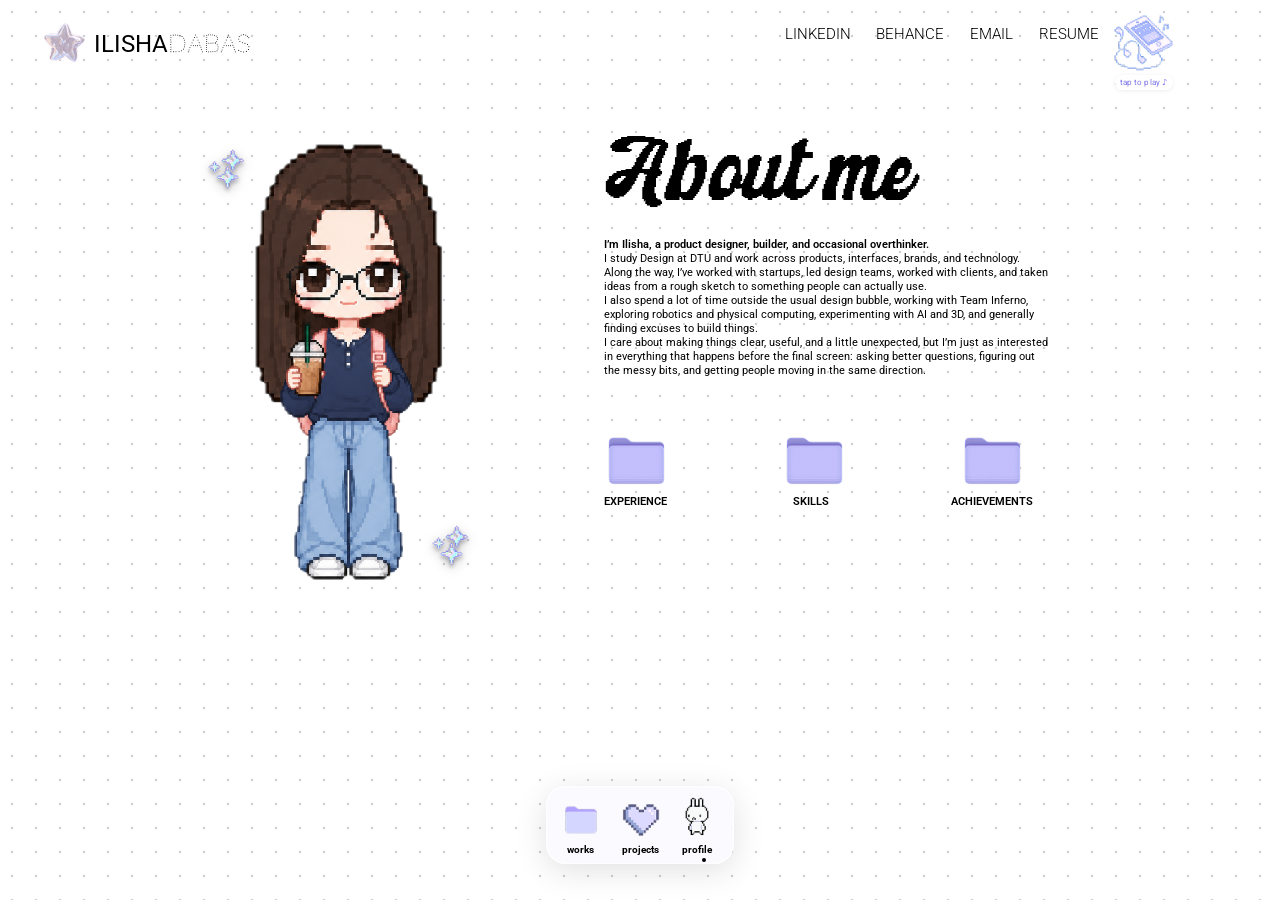
==== profile.html @ 21c1841f "Portfolio site" ====
<!doctype html>
<html lang="en">
<head>
  <meta charset="utf-8">
  <meta name="viewport" content="width=device-width, initial-scale=1">
  <title>Profile — Ilisha Dabas</title>
  <link rel="icon" href="assets/img/logo-star.png">
  <link rel="preconnect" href="https://fonts.googleapis.com">
  <link rel="preconnect" href="https://fonts.gstatic.com" crossorigin>
  <link href="https://fonts.googleapis.com/css2?family=Codystar&family=DM+Sans:opsz,wght@9..40,400;9..40,500;9..40,600;9..40,700&family=Pixelify+Sans&family=Roboto:wght@300;400;500;600;700&display=swap" rel="stylesheet">
  <link rel="stylesheet" href="css/style.css">
</head>
<body data-page="profile">

  <!-- Figma frame "Profile" (1680 × 972) -->
  <main class="frame profile">
    <header data-site-header></header>

    <img class="abs sparkle profile__sparkle-a" src="assets/img/sparkle.png" alt="">
    <img class="abs profile__chibi" src="assets/img/chibi-profile.png" alt="Pixel-art Ilisha holding an iced coffee" width="262" height="587">
    <img class="abs sparkle profile__sparkle-b" src="assets/img/sparkle.png" alt="">

    <h1 class="abs profile__title">About me</h1>
    <div class="abs profile__bio">
      <p>I’m Ilisha, a product designer, builder, and occasional overthinker.</p>
      <p>I study Design at DTU and work across products, interfaces, brands, and technology. Along the way, I’ve worked with startups, led design teams, worked with clients, and taken ideas from a rough sketch to something people can actually use.</p>
      <p>I also spend a lot of time outside the usual design bubble, working with Team Inferno, exploring robotics and physical computing, experimenting with AI and 3D, and generally finding excuses to build things.</p>
      <p>I care about making things clear, useful, and a little unexpected, but I’m just as interested in everything that happens before the final screen: asking better questions, figuring out the messy bits, and getting people moving in the same direction.</p>
    </div>

    <!-- each folder opens the popup with the matching id -->
    <div class="profile__folders">
      <button class="abs folder folder--experience" data-open="experience"><img src="assets/img/no-file.png" alt=""><span>EXPERIENCE</span></button>
      <button class="abs folder folder--skills" data-open="skills"><img src="assets/img/no-file.png" alt=""><span>SKILLS</span></button>
      <button class="abs folder folder--achievements" data-open="achievements"><img src="assets/img/no-file.png" alt=""><span>ACHIEVEMENTS</span></button>
    </div>
  </main>

  <!-- ================= EXPERIENCE ================= -->
  <dialog class="window" id="experience" aria-label="Experience">
    <div class="window__bar">
      <div class="window__dots"><button class="window__close" aria-label="Close"></button><span></span><span></span></div>
      <div class="window__title">Experience</div>
    </div>
    <div class="window__body">
      <img class="window__art" src="assets/img/pop-experience.png" alt="Pixel-art desk scene" width="424" height="424">
      <div class="exp">
        <h3>Founder &amp; Product Designer, NaviBites</h3>
        <ul>
          <li>Designed an AI-powered food discovery app end-to-end, translating user research and feedback into onboarding, personalised recommendations, and community-driven discovery experiences.</li>
          <li>Built a scalable Figma design system with reusable components, interaction states, and design tokens to support consistent developer handoff.</li>
        </ul>
        <h3>Head Designer, Dolu</h3>
        <ul>
          <li>Led product design across 30+ screens spanning the app, website, and WhatsApp ordering flow for recurring milk subscriptions, delivery management, and wallet payments.</li>
          <li>Researched users across 3 age groups to simplify ordering through conversational interactions, voice navigation, and reduced task complexity.</li>
        </ul>
        <h3>Design &amp; Research Lead (Team Manager), Team Inferno - DTU Mars Rover Team</h3>
        <ul>
          <li>Led design and research within a 40+ member multidisciplinary team spanning mechanical, electrical, software, and management; designed an operator-monitoring portal integrating 4 live camera feeds.</li>
          <li>Earned 1st place in Project Implementation &amp; Management at IRC 2025 and the highest Business &amp; Partnership Plan score at IRC 2026; ranked 19th worldwide and qualified for ERC Remote 2025.</li>
        </ul>
        <h3>Visual Identity &amp; Website UI/UX Designer, SEVA FIRST (Delhi-NCR Ministry)</h3>
        <ul>
          <li>Designed the complete visual identity and competition website, including the logo, 20+ website pages, promotional flyer, and event backdrop for a competition attracting 9,000+ registrations.</li>
          <li>Contributed to competition planning through budgeting, task structuring, and evaluation-criteria development.</li>
        </ul>
        <h3>Design Intern, Agnirva (ISRO Initiation)</h3>
        <ul>
          <li>Shaped Space Education for Bharat, a space-education product for Class 8–12 learners, across 6 deliverables: requirements, research, quality criteria, product spec, communications and localization.</li>
          <li>Landed on source-backed learning modules, teacher quick-use guides, bilingual support and low-bandwidth formats for rural and regional-language schools.</li>
        </ul>
        <h3>Brand Identity &amp; Digital Design Intern, Technical Craftsmen (Saudi Arabia)</h3>
        <ul>
          <li>Developed 2 complete brand identities, including logos, typography, colour systems, and brand guidelines, applied across websites and digital assets.</li>
          <li>Created cohesive visual systems for international clients across branding and digital touchpoints.</li>
        </ul>
        <h3>Lead Product Designer, Panha NGO | Freelance UX Designer</h3>
        <ul>
          <li>Led end-to-end digital product design from concept to developer handoff, translating user and business needs into intuitive product experiences.</li>
          <li>Delivered UI/UX and branding projects for 10+ startup and international clients across websites, digital products, and visual identities.</li>
        </ul>
        <h3>Council Member, Institution’s Innovation Council (IIC), DTU</h3>
        <ul>
          <li>Collaborated with DTU’s R&amp;D Department and Incubation Cell on innovation, entrepreneurship, and startup ecosystem initiatives.</li>
        </ul>
      </div>
    </div>
  </dialog>

  <!-- ================= SKILLS ================= -->
  <dialog class="window" id="skills" aria-label="Skills">
    <div class="window__bar">
      <div class="window__dots"><button class="window__close" aria-label="Close"></button><span></span><span></span></div>
      <div class="window__title">Skills</div>
    </div>
    <div class="window__body">
      <img class="window__art" src="assets/img/pop-skills-crop.png" alt="Pixel-art designer at her desk" width="469" height="350">
      <dl class="skills">
        <dt>Product &amp; UX Design:</dt>
        <dd>Product Design, UI/UX Design, User Research, Interaction Design, Information Architecture, Wireframing, Prototyping, Usability Testing, Design Systems</dd>
        <dt>Visual &amp; Brand Design:</dt>
        <dd>Visual Identity, Branding, Typography, Layout Design, Digital Design, Motion Graphics, Marketing Collateral</dd>
        <dt>AI &amp; Product Development Tools:</dt>
        <dd>ChatGPT, Claude, Google Gemini, Lovable, Google Stitch, Cursor, Figma AI; AI-Assisted Design, Rapid Prototyping, AI-Powered Workflows</dd>
        <dt>Design &amp; Engineering Tools:</dt>
        <dd>Figma, Framer, Adobe Illustrator, Photoshop, After Effects, Premiere Pro, DaVinci Resolve, Blender, Fusion 360, SolidWorks</dd>
        <dt>Manufacturing &amp; Fabrication:</dt>
        <dd>Welding, Spot Welding, Soldering, Grinding, Lathe Operations, Laser Cutting, CNC Machine Operation, 3D Printing, Mechanical Fabrication</dd>
        <dt>Technical Skills:</dt>
        <dd>HTML/CSS, CAD Modelling, 3D Modelling, Simulation, Developer Handoff</dd>
        <dt>Leadership &amp; Strategy:</dt>
        <dd>Design Leadership, Cross-functional Collaboration, Product Strategy, Project Management, Startup Operations</dd>
      </dl>
    </div>
  </dialog>

  <!-- ================= ACHIEVEMENTS ================= -->
  <dialog class="window" id="achievements" aria-label="Achievements">
    <div class="window__bar">
      <div class="window__dots"><button class="window__close" aria-label="Close"></button><span></span><span></span></div>
      <div class="window__title">Achievements</div>
    </div>
    <div class="window__body">
      <img class="window__art" src="assets/img/pop-achievements-crop.png" alt="Pixel-art Ilisha with a trophy and medal" width="395" height="736" style="max-width:300px">
      <div class="awards">
        <article class="award">
          <span class="award__num">01</span>
          <h3>ISDC 2025</h3>
          <p>World Rank 7 · Team Inferno, DTU</p>
          <small>(International Space Drone Challenge)</small>
        </article>
        <article class="award">
          <span class="award__num">02</span>
          <h3>IRC 2025</h3>
          <p>World Rank 12 · 1st Place, Project Implementation &amp; Management</p>
          <small>(International Rover Challenge)</small>
        </article>
        <article class="award">
          <span class="award__num">03</span>
          <h3>IRC 2026</h3>
          <p>World Rank 19 · Highest Score in Business &amp; Partnership Plan</p>
          <small>(International Rover Challenge)</small>
        </article>
        <article class="award">
          <span class="award__num">04</span>
          <h3>ERC Remote 2025</h3>
          <p>Among the few Indian teams to qualify</p>
          <small>(European Rover Challenge)</small>
        </article>
        <article class="award award--wide">
          <span class="award__num">05</span>
          <h3>SEVA FIRST</h3>
          <p>Designed the visual identity and competition website for an event with 9,000+ registrations, under Delhi NCR Ministry</p>
          <small>(<a href="https://sewafirstryic.dtu.ac.in/" target="_blank" rel="noopener">Official Website with mention</a>)</small>
        </article>
      </div>
    </div>
  </dialog>

  <nav data-dock></nav>
  <script src="js/site.js"></script>
  <script src="js/music.js"></script>
</body>
</html>
---- css/style.css ----
/* =========================================================
   ILISHA DABAS — PORTFOLIO
   ---------------------------------------------------------
   How layout works:
   Every page is built at the exact size of its Figma frame
   (1680px wide) with elements at their Figma x/y positions.
   js/site.js scales the whole frame to the browser width
   (variable --s), so placement always matches Figma.
   Below 760px wide, pages switch to a stacked phone layout.

   To nudge something: change its left/top in px — the same
   numbers you see in Figma.
   ========================================================= */

@font-face {
  font-family: "Pixelitta";
  src: url("../assets/fonts/Pixelitta.woff2") format("woff2"),
       url("../assets/fonts/Pixelitta.ttf") format("truetype");
  font-display: swap;
}

:root {
  --s: 1;                    /* frame scale, set by js/site.js */
  --ink: #000;
  --grey: #666;
  --muted: #c2c1c5;
  --blue: #0068d3;
  --card: #fbfaff;
  --paper: #f9f9f7;
  --dot: #cfcfd6;
  --font-body: "Roboto", system-ui, -apple-system, sans-serif;
  --font-dm: "DM Sans", "Roboto", sans-serif;
  --font-display: "Codystar", "Roboto", sans-serif;
  --font-pixel: "Pixelitta", "Pixelify Sans", monospace;
}

*, *::before, *::after { box-sizing: border-box; }
html { scroll-behavior: smooth; overflow-x: clip; }
body {
  margin: 0;
  font-family: var(--font-body);
  color: var(--ink);
  background: #fff radial-gradient(var(--dot) 1.4px, transparent 1.6px) 0 0 / 24px 24px;
  -webkit-font-smoothing: antialiased;
  overflow-x: hidden;
  animation: page-in 0.5s ease both;
}
body.is-leaving { opacity: 0; transition: opacity 0.25s ease; }
img { display: block; max-width: 100%; }
a { color: inherit; text-decoration: none; }
button { font: inherit; color: inherit; }
p { margin: 0; }

.visually-hidden { position: absolute !important; width: 1px; height: 1px; overflow: hidden; clip: rect(0 0 0 0); white-space: nowrap; }
.img-missing {
  display: grid; place-items: center; padding: 8px;
  border: 1.5px dashed #b9b4f0; border-radius: 12px;
  background: rgba(143, 135, 241, 0.08); color: #6c64d8;
  font: 500 11px/1.3 var(--font-body); word-break: break-all; text-align: center;
}

/* ---------------------------------------------------------
   FRAME — a Figma frame, scaled to the screen
   --------------------------------------------------------- */
.frame {
  position: relative;
  width: 1680px;
  height: var(--fh);
  margin: 0 auto;
  zoom: var(--s);
}
.abs { position: absolute; }

/* ---------------------------------------------------------
   HEADER (Figma: star 58,29 · name 123,38 · links y33 · music 1452,9)
   --------------------------------------------------------- */
.site-header { position: absolute; left: 0; top: 0; width: 1680px; height: 110px; z-index: 30; }
.brand { position: absolute; left: 58px; top: 29px; display: flex; align-items: center; }
.brand__logo { width: 55px; height: 55px; object-fit: cover; object-position: bottom; transition: transform 0.6s cubic-bezier(.34, 1.56, .64, 1); }
.brand:hover .brand__logo { transform: rotate(72deg) scale(1.08); }
.brand__name { position: absolute; left: 65px; top: 9px; font-size: 32px; line-height: normal; white-space: nowrap; }
.brand__name b { font-weight: 400; }
.brand__name span { font-family: var(--font-display); }
.site-nav a {
  position: absolute; top: 33px;
  font-size: 20px; font-weight: 300; line-height: normal; white-space: nowrap;
}
.site-nav a::after {
  content: ""; position: absolute; left: 0; right: 0; bottom: -2px; height: 1.5px;
  background: currentColor; transform: scaleX(0); transform-origin: right; transition: transform 0.3s ease;
}
.site-nav a:hover::after { transform: scaleX(1); transform-origin: left; }
.site-nav a:nth-child(1) { left: 1030px; }
.site-nav a:nth-child(2) { left: 1150px; }
.site-nav a:nth-child(3) { left: 1273px; }
.site-nav a:nth-child(4) { left: 1364px; }
.menu-toggle { display: none; }

/* music toggle = the music-player doodle (Figma 1452,9 · 98×94) */
.music {
  position: absolute; left: 1452px; top: 9px; width: 98px; height: 94px;
  padding: 0; border: 0; background: none; cursor: pointer;
}
.music img { width: 98px; height: 94px; object-fit: cover; transition: transform 0.3s ease; }
.music:hover img { transform: scale(1.06) rotate(-4deg); }
.music.is-playing img { animation: groove 0.9s ease-in-out infinite; }
.music__notes { position: absolute; inset: 0; pointer-events: none; }
.music__notes span {
  position: absolute; left: 60%; top: 10%; opacity: 0;
  font-size: 18px; color: #7b72e8;
}
.music.is-playing .music__notes span { animation: note 2.4s ease-out infinite; }
.music.is-playing .music__notes span:nth-child(2) { left: 25%; animation-delay: 0.8s; }
.music.is-playing .music__notes span:nth-child(3) { left: 80%; animation-delay: 1.6s; }
.music__hint {
  position: absolute; right: 100%; top: 50%; margin-right: 6px; transform: translateY(-50%);
  font-size: 12px; font-weight: 300; color: var(--grey); white-space: nowrap;
  opacity: 0; transition: opacity 0.2s ease; pointer-events: none;
}
.music:hover .music__hint { opacity: 1; }
@keyframes groove { 0%, 100% { transform: rotate(-5deg); } 50% { transform: rotate(5deg) translateY(-3px); } }
@keyframes note { 0% { opacity: 0; transform: translate(0, 10px); } 20% { opacity: 1; } 100% { opacity: 0; transform: translate(-14px, -40px) rotate(-20deg); } }

/* case-study header: only star + music (as in Figma) */
.site-header--minimal .brand__name,
.site-header--minimal .site-nav { display: none; }

/* ---------------------------------------------------------
   DOCK (Figma "Window/Pop-Up Button" 235×97, centred, 59px from bottom)
   --------------------------------------------------------- */
.dock {
  position: fixed; left: 50%; bottom: calc(59px * var(--s)); z-index: 50;
  width: 235px; height: 97px;
  transform: translateX(-50%); zoom: max(var(--s), 0.8);
  border-radius: 25px;
  background: rgba(251, 250, 255, 0.82);
  border: 1px solid rgba(255, 255, 255, 0.85);
  backdrop-filter: blur(18px) saturate(1.4); -webkit-backdrop-filter: blur(18px) saturate(1.4);
  box-shadow: 0 8px 40px rgba(0, 0, 0, 0.12);
}
.dock__item { position: absolute; top: 0; height: 97px; display: block; font-size: 13px; font-weight: 700; }
.dock__item img { position: absolute; transition: transform 0.35s cubic-bezier(.34, 1.56, .64, 1); }
.dock__item span { position: absolute; top: 69px; white-space: nowrap; }
.dock__item:hover img, .dock__item:focus-visible img { transform: translateY(-8px) scale(1.15); }
.dock__item[aria-current]::after {
  content: ""; position: absolute; top: 88px; left: 50%; width: 5px; height: 5px; margin-left: -2.5px;
  border-radius: 50%; background: var(--ink);
}
.dock__item--works    { left: 0;    width: 78px; }
.dock__item--works img { left: 18px; top: 16px; width: 50px; height: 50px; }
.dock__item--works span { left: 25px; }
.dock__item--projects { left: 78px; width: 79px; }
.dock__item--projects img { left: 11px; top: 12px; width: 57px; height: 57px; }
.dock__item--projects span { left: 16px; }
.dock__item--profile  { left: 157px; width: 78px; }
.dock__item--profile img { left: 0; top: 7px; width: 61px; height: 62px; }
.dock__item--profile span { left: 12px; }

/* ---------------------------------------------------------
   LANDING (Figma frame "landing" 1680×972)
   --------------------------------------------------------- */
.landing { --fh: 972px; }
.landing__player { left: 657px; top: 68px; width: 548px; transform-style: preserve-3d; transition: transform 0.2s ease-out; }
.landing__player img { width: 548px; height: 725px; animation: float 6s ease-in-out infinite; }
.landing__eyebrow { left: 191px; top: 318px; font-size: 20px; font-weight: 300; }
.landing__title { left: 186px; top: 336px; margin: 0; font-size: 96px; font-weight: 400; line-height: normal; white-space: nowrap; }
.landing__role { left: 191px; top: 456px; font-size: 20px; font-weight: 300; }
.landing__word { left: 1153px; top: 341px; font-family: var(--font-pixel); font-size: 105px; line-height: normal; white-space: nowrap; z-index: 2; }
.landing__word span { display: inline-block; transition: transform 0.25s cubic-bezier(.34, 1.56, .64, 1); }
.landing__word span:hover { transform: translateY(-14px) rotate(-6deg); }
.landing__note { left: 1153px; top: 456px; font-size: 15px; font-weight: 300; white-space: nowrap; }

/* ---------------------------------------------------------
   WORKS (Figma frame "Work": cards at x200 / 851, rows every 481px)
   --------------------------------------------------------- */
.works { --fh: 2190px; }
.work-grid {
  position: absolute; left: 200px; top: 139px; width: 1280px;
  display: grid; grid-template-columns: 629px 629px; gap: 18px 22px;
}
.card {
  position: relative; display: block; width: 629px; height: 463px;
  background: var(--card); border-radius: 20px;
  box-shadow: 0 6px 24px rgba(40, 30, 90, 0.08), 0 1px 3px rgba(0, 0, 0, 0.06);
  transition: transform 0.35s cubic-bezier(.2, .8, .2, 1), box-shadow 0.35s ease;
}
.card:hover { transform: translateY(-6px) rotate(-0.4deg); box-shadow: 0 18px 40px rgba(40, 30, 90, 0.16); }
.card__media { position: absolute; left: 11px; top: 12px; width: 607px; height: 344px; border-radius: 10px; overflow: hidden; background: #eceaf6; }
.card__media img { width: 100%; height: 100%; object-fit: cover; transition: transform 0.6s cubic-bezier(.2, .8, .2, 1); }
.card:hover .card__media img { transform: scale(1.05); }
.card__badge { position: absolute; left: 19px; top: 367px; width: 23px; height: 23px; object-fit: cover; object-position: bottom; }
.card__badge--wide { width: 57px; height: 26px; top: 346px; left: 24px; object-fit: contain; }
.card__title { position: absolute; left: 19px; top: 392px; margin: 0; font-family: var(--font-pixel); font-size: 48px; font-weight: 400; line-height: normal; white-space: nowrap; }
.card__arrow { display: inline-block; margin-left: 10px; font: 300 24px var(--font-body); opacity: 0; transform: translateX(-8px); transition: 0.3s ease; }
.card:hover .card__arrow { opacity: 1; transform: none; }
.card .tag { position: absolute; right: 11px; top: 370px; }

.tag {
  --dot-color: #9b93f4;
  display: inline-flex; align-items: center; gap: 5px;
  height: 26px; padding: 0 10px 0 8px;
  border: 1px solid #dfdee3; border-radius: 20px;
  font-size: 15px; font-weight: 300; white-space: nowrap;
}
.tag::before { content: ""; width: 10px; height: 10px; border-radius: 50%; background: var(--dot-color); }
.tag--plain::before { display: none; }
.tags { display: flex; flex-wrap: wrap; gap: 5px; }

/* ---------------------------------------------------------
   PROFILE (Figma frame "Profile" 1680×972)
   --------------------------------------------------------- */
.profile { --fh: 972px; }
.profile__chibi { left: 328px; top: 178px; width: 262px; height: 587px; object-fit: cover; animation: float 5s ease-in-out infinite; }
.sparkle { width: 93px; height: 93px; filter: drop-shadow(0 4px 7px rgba(0, 0, 0, 0.25)); animation: twinkle 2.8s ease-in-out infinite; }
.profile__sparkle-a { left: 250px; top: 178px; }
.profile__sparkle-b { left: 544px; top: 672px; animation-delay: 1.3s; }
.profile__title { left: 782px; top: 178px; margin: 0; font-family: var(--font-pixel); font-size: 105px; font-weight: 400; line-height: normal; white-space: nowrap; }
.profile__bio { left: 793px; top: 311px; width: 585px; font-size: 15px; line-height: normal; }
.profile__bio p:first-child { font-weight: 600; }
.folder { padding: 0; border: 0; background: none; cursor: pointer; }
.folder img { width: 114px; height: 100px; object-fit: cover; object-position: bottom; transition: transform 0.35s cubic-bezier(.34, 1.56, .64, 1); }
.folder:hover img, .folder:focus-visible img { transform: translateY(-8px) rotate(-4deg) scale(1.06); }
.folder span { position: absolute; top: 100px; font-size: 15px; font-weight: 600; line-height: normal; white-space: nowrap; }
.folder--experience { left: 778px; top: 549px; }
.folder--experience span { left: 15px; }
.folder--skills { left: 1012px; top: 549px; }
.folder--skills span { left: 53px; transform: translateX(-50%); }
.folder--achievements { left: 1246px; top: 549px; }
.folder--achievements span { left: 56px; transform: translateX(-50%); }
@keyframes twinkle { 50% { transform: scale(0.9) rotate(8deg); } }

/* ---------------------------------------------------------
   PROJECTS (Figma frame "Projects" 1680×4716)
   Tile positions come from js/projects-data.js
   --------------------------------------------------------- */
.projects { --fh: 4716px; }
.projects__title { left: 203px; top: 121px; margin: 0; font-family: var(--font-pixel); font-size: 48px; font-weight: 400; line-height: normal; white-space: nowrap; }
.projects__intro { left: 208px; top: 188px; font-family: var(--font-dm); font-size: 18px; white-space: nowrap; }

.tile {
  position: absolute; display: block; padding: 0; border: 0; cursor: pointer; text-align: left;
  border-radius: 10px; overflow: hidden; background: #fff;
  box-shadow: 0 6px 22px rgba(0, 0, 0, 0.12), 0 0 0 0.5px rgba(0, 0, 0, 0.12);
  transition: transform 0.3s cubic-bezier(.2, .8, .2, 1), box-shadow 0.3s ease;
}
.tile:hover { transform: translateY(-5px) rotate(-0.5deg); box-shadow: 0 16px 36px rgba(0, 0, 0, 0.18); z-index: 2; }
.tile__bar {
  position: relative; display: flex; align-items: center; justify-content: center;
  height: 26px; background: #fff; border-bottom: 1px solid #eee;
  font: 600 11px/1 var(--font-dm);
}
.tile__bar::before {
  content: ""; position: absolute; left: 10px; width: 8px; height: 8px; border-radius: 50%;
  background: #ff5f57; box-shadow: 13px 0 #febc2e, 26px 0 #28c840;
}
.tile__bar span::before {
  content: ""; display: inline-block; width: 10px; height: 8px; margin-right: 5px;
  border: 1.2px solid currentColor; border-radius: 1.5px; opacity: 0.6;
}
.tile__img { width: 100%; height: calc(100% - 26px); object-fit: cover; background: #d9d9d9; transition: transform 0.6s ease; }
.tile__img--contain { object-fit: contain; background: #fff; }
.tile:hover .tile__img { transform: scale(1.03); }
.tile__empty { height: calc(100% - 26px); background: #d9d9d9; }

/* "Currently into" sticky note (Figma 1070,3261 · 412×704) */
.note { left: 1070px; top: 3261px; width: 412px; height: 704px; border-radius: 10px; background: #fff7c2 url("../assets/img/sticky-note.png") center bottom / cover; box-shadow: 0 4px 10px rgba(0, 0, 0, 0.25); }
.note__title { position: absolute; left: 20px; top: 73px; margin: 0; font-family: var(--font-pixel); font-size: 32px; font-weight: 400; white-space: nowrap; }
.note__text { position: absolute; left: 20px; top: 131px; width: 370px; font-family: var(--font-dm); font-size: 16px; line-height: normal; color: var(--grey); text-align: justify; }
.note__letter { position: absolute; left: 115px; top: 529px; width: 179px; height: 179px; animation: wiggle 3s ease-in-out infinite; }

/* desk: sticker box, to-do notebook, clipped paper */
.desk-box { left: 180px; top: 4142px; width: 412px; height: 379px; border-radius: 10px; background: var(--paper); box-shadow: 0 4px 20px rgba(0, 0, 0, 0.25); }
.sticker {
  position: absolute; object-fit: cover; cursor: grab; touch-action: none; user-select: none; -webkit-user-drag: none;
  filter: drop-shadow(0 4px 7px rgba(0, 0, 0, 0.25)); z-index: 5; transition: scale 0.2s ease;
}
.sticker:hover { scale: 1.08; }
.sticker.is-dragging { cursor: grabbing; transition: none; z-index: 60; scale: 1.12; filter: drop-shadow(0 14px 14px rgba(0, 0, 0, 0.3)); }
.desk-reset { left: 502px; top: 4444px; padding: 0; border: 0; background: none; cursor: pointer; font-size: 16px; color: var(--muted); z-index: 6; }
.desk-reset:hover { color: var(--ink); }

/* to-do notebook — sized/placed from the reference screenshot:
   675 × 337 sheet, centred at (1138, 4314), tilted -4.3° */
.notebook {
  left: 800.5px; top: 4140px; width: 675px; height: 330px;
  /* lined paper drawn in CSS: red margin + light-blue rules */
  background-color: #fcfcfa;
  background-image:
    linear-gradient(90deg, transparent 79px, #e3a3ad 79px, #e3a3ad 81px, transparent 81px),
    repeating-linear-gradient(180deg, transparent 0 39px, #cfe0e8 39px 40.5px);
  background-position: 0 0, 0 26px;
  transform: rotate(-4.3deg);
  box-shadow: 0 4px 20px rgba(0, 0, 0, 0.15);
  color: var(--grey);
}
.notebook__head { position: absolute; left: 91px; top: 40px; margin: 0; font-size: 23px; font-weight: 600; white-space: nowrap; }
.notebook__list { position: absolute; left: 98px; top: 112px; margin: 0; padding: 0; list-style: none; }
.notebook__list li { margin-bottom: 11px; }
.notebook__list label { display: flex; align-items: flex-start; gap: 10px; font-size: 22.5px; line-height: 1.12; white-space: nowrap; cursor: pointer; }
.notebook__list input {
  appearance: none; flex: none; width: 17px; height: 17px; margin: 5px 0 0;
  border: 2px solid var(--grey); background: transparent; cursor: pointer; transition: background 0.2s ease;
}
.notebook__list input:checked { background: #8f87f1; box-shadow: inset 0 0 0 2px #fff; }
.notebook__list input:checked + span { text-decoration: line-through; opacity: 0.5; }
.notebook-bow { left: 1408px; top: 4061px; width: 78px; height: 102px; transform: rotate(32.87deg); filter: drop-shadow(0 4px 7px rgba(0, 0, 0, 0.25)); z-index: 5; }
.notebook-cup { left: 776px; top: 4459px; width: 104px; height: 104px; filter: drop-shadow(0 4px 7px rgba(0, 0, 0, 0.25)); z-index: 5; }

/* stickers copied out of the box and dropped on the page */
.placed-layer { position: absolute; inset: 0; pointer-events: none; z-index: 45; }
.placed {
  position: absolute; pointer-events: auto; cursor: grab; touch-action: none; user-select: none; -webkit-user-drag: none;
  filter: drop-shadow(0 4px 7px rgba(0, 0, 0, 0.25)); transition: scale 0.2s ease;
}
.placed:hover { scale: 1.06; }
.placed.is-dragging, .sticker-ghost { cursor: grabbing; scale: 1.12; filter: drop-shadow(0 14px 14px rgba(0, 0, 0, 0.3)); transition: none; }
@keyframes pop-in { from { scale: 0.6; opacity: 0; } }
.placed.is-new { animation: pop-in 0.25s cubic-bezier(.34, 1.56, .64, 1); }
.fueled { left: 71px; top: 4658px; font-size: 16px; color: var(--muted); white-space: nowrap; }

/* ---------------------------------------------------------
   POPUP WINDOWS (macOS style)
   --------------------------------------------------------- */
.window {
  width: min(1136px, calc(100vw - 32px)); max-height: calc(100vh - 48px);
  padding: 0; border: 0; border-radius: 20px; background: #fff; color: var(--ink);
  font-family: var(--font-dm); overflow: hidden;
  box-shadow: 0 30px 80px rgba(0, 0, 0, 0.35), 0 0 0 1px rgba(0, 0, 0, 0.08);
}
.window[open] { display: flex; flex-direction: column; animation: window-in 0.35s cubic-bezier(.2, .9, .3, 1.2); }
.window.is-closing { animation: window-out 0.2s ease forwards; }
.window::backdrop { background: rgba(20, 18, 30, 0.55); backdrop-filter: blur(3px); }
.window--narrow { width: min(820px, calc(100vw - 32px)); }
.window__bar {
  flex: none; display: grid; grid-template-columns: 70px 1fr 70px; align-items: center;
  height: 34px; padding: 0 12px; background: #fff; border-bottom: 1px solid #ececec;
}
.window__dots { display: flex; gap: 8px; }
.window__dots span, .window__dots button { width: 12px; height: 12px; padding: 0; border: 0; border-radius: 50%; background: #febc2e; }
.window__dots span:last-child { background: #28c840; }
.window__close { background: #ff5f57 !important; cursor: pointer; position: relative; }
.window__close::after { content: "×"; position: absolute; inset: 0; font: 700 10px/12px var(--font-body); color: rgba(0, 0, 0, 0.55); opacity: 0; }
.window__bar:hover .window__close::after { opacity: 1; }
.window__title { justify-self: center; display: flex; align-items: center; gap: 6px; font: 600 13px/1 var(--font-body); text-transform: uppercase; letter-spacing: 0.02em; }
.window__title::before { content: ""; width: 14px; height: 11px; border: 1.4px solid currentColor; border-radius: 2px; opacity: 0.7; }
.window__body {
  overflow-y: auto; padding: clamp(20px, 4vw, 60px);
  display: grid; grid-template-columns: minmax(0, 0.8fr) minmax(0, 1.4fr); gap: clamp(20px, 3vw, 40px); align-items: center;
}
.window__art { width: 100%; max-width: 440px; justify-self: center; }
@keyframes window-in { from { opacity: 0; transform: translateY(20px) scale(0.96); } }
@keyframes window-out { to { opacity: 0; transform: translateY(12px) scale(0.97); } }

.exp { font-size: 13px; line-height: 1.35; text-align: justify; }
.exp h3 { margin: 0; font-size: 13px; font-weight: 700; }
.exp ul { margin: 0 0 14px; padding-left: 19px; }
.skills { margin: 0; font-size: 17px; line-height: 1.3; text-align: justify; }
.skills dt { font-weight: 700; }
.skills dd { margin: 0 0 18px; }
.awards { display: grid; grid-template-columns: repeat(2, minmax(0, 1fr)); gap: 28px 25px; color: var(--grey); }
.award { padding: 26px 24px 20px 30px; background: #f7f7f5; border-radius: 10px; box-shadow: 0 2px 20px rgba(0, 0, 0, 0.25); transition: transform 0.3s ease; }
.award:hover { transform: translateY(-4px); }
.award--wide { grid-column: 1 / -1; }
.award__num { display: block; font-size: 32px; font-weight: 700; }
.award h3 { margin: 4px 0 6px; font-size: 24px; font-weight: 600; }
.award p { font-size: 16px; }
.award small { display: block; font-size: 13px; }
.award a { text-decoration: underline; }

.window__body--project { grid-template-columns: 559px 1fr; align-items: stretch; padding: 0; gap: 0; }
.pp-media { display: grid; place-items: center; padding: 24px; background: #f6f6f8; border-right: 1px solid #555; }
.pp-media img { max-height: 70vh; width: auto; border-radius: 8px; }
.pp-text { padding: 31px 17px 30px 18px; }
.pp-text h2 { margin: 0 0 22px; font-family: var(--font-pixel); font-size: 28px; font-weight: 400; line-height: normal; }
.pp-text p { margin: 0 0 10px; font-size: 14px; line-height: normal; color: var(--grey); }
.pp-link { display: inline-block; margin-top: 12px; padding: 8px 16px; border-radius: 20px; background: var(--ink); color: #fff; font-size: 13px; font-weight: 600; }
.pp-link:hover { background: #8f87f1; }
.pp-links { display: flex; flex-wrap: wrap; gap: 8px; margin-top: 12px; }
.pp-links .pp-link { margin-top: 0; }
.pp-link--alt { background: transparent; color: var(--ink); box-shadow: inset 0 0 0 1.5px var(--ink); }
.pp-link--alt:hover { background: var(--ink); color: #fff; }

/* ---------------------------------------------------------
   CASE STUDIES (Figma frames: column x490, 698 wide)
   --------------------------------------------------------- */
body.case-page { background: #f7f7f5; }
.case-frame { --fh: auto; height: auto; min-height: 100vh; }
.case-back {
  /* pinned to the window at the Figma spot; scales with the page */
  position: fixed; left: calc(130px * var(--s)); top: calc(370px * var(--s)); z-index: 60;
  transform-origin: 0 0; scale: var(--s);
  width: 100px; height: 38px; display: grid; place-items: center;
  border: 1px solid var(--grey); border-radius: 30px; background: #f7f7f5;
  color: var(--grey); font-size: 20px; transition: 0.2s ease;
}
.case-back:hover { background: var(--ink); color: #fff; border-color: var(--ink); }
.case { position: relative; width: 698px; margin-left: 491px; padding: 103px 0 160px; font-family: var(--font-dm); }
.case__hero { width: 681px; height: 382px; margin-left: 8px; object-fit: cover; border-radius: 20px; }
.case__link { display: inline-block; margin-top: 60px; font: 400 16px var(--font-body); color: var(--muted); text-decoration: underline; }
.case__link:hover { color: var(--blue); }
.case__eyebrow { margin-top: 17px; font: 500 20px var(--font-body); }
.case__title { margin: 17px 0 0; font-family: var(--font-pixel); font-size: 80px; font-weight: 400; line-height: normal; }
.case__sub { margin: 0 0 22px; font: 400 16px var(--font-body); color: var(--muted); }
.case section { margin-top: 74px; }
.case__label { margin: 0 0 16px; font: 400 15px var(--font-body); color: var(--blue); text-transform: uppercase; }
.case__label--tldr { font-size: 20px; font-weight: 300; text-transform: none; }
.case h2 { margin: 0 0 8px; font: 500 20px var(--font-body); }
.case p { font-size: 18px; line-height: normal; text-align: justify; }
.case p + h2 { margin-top: 26px; }
.case .muted { color: #9e9fa0; }
.case .lead { font-weight: 600; color: #1b1d24; }
.notif {
  display: flex; align-items: flex-start; gap: 10px; width: 344px; margin: 26px 0;
  padding: 11px 14px; border-radius: 18px; background: rgba(255, 255, 255, 0.75);
  backdrop-filter: blur(20px); box-shadow: 0 8px 30px rgba(0, 0, 0, 0.1), 0 0 0 0.5px rgba(0, 0, 0, 0.08);
  font: 13px/1.3 -apple-system, "SF Pro Text", var(--font-body); text-align: left;
}
.notif::before { content: ""; flex: none; width: 30px; height: 30px; border-radius: 8px; background: #fff url("../assets/img/logo-star.png") center / 80% no-repeat; box-shadow: 0 0 0 0.5px rgba(0, 0, 0, 0.12); }
.notif b { display: block; }
.steps { list-style: none; margin: 30px 0 0; padding: 0; counter-reset: step; }
.steps li { position: relative; padding-left: 34px; margin-bottom: 30px; counter-increment: step; }
.steps li::before { content: counter(step, decimal-leading-zero); position: absolute; left: 0; top: 0; font: 400 18px var(--font-body); color: var(--blue); }
.steps strong { display: block; margin-bottom: 21px; font-size: 18px; }
.steps .flow { margin-top: 21px; font-weight: 700; }
.case figure { margin: 30px 0 0; }
.case figure img { width: 100%; border-radius: 10px; cursor: zoom-in; transition: box-shadow 0.4s ease; }
.case figure img:hover { box-shadow: 0 14px 40px rgba(0, 0, 0, 0.12); }
.case figcaption { margin-top: 8px; text-align: center; font: 400 15px var(--font-body); color: rgba(0, 104, 211, 0.6); }
.gallery { display: grid; gap: 12px; margin-top: 30px; }
.gallery figure { margin: 0; }
.gallery--2 { grid-template-columns: repeat(2, 1fr); }
.gallery--3 { grid-template-columns: repeat(3, 1fr); }
.gallery img { height: 100%; object-fit: cover; }
.gallery--split { grid-template-columns: 1fr 1fr; grid-template-rows: 1fr 1fr; }
.gallery--split figure:first-child { grid-row: span 2; }
.gallery--pair { grid-template-columns: var(--cols, 1fr 1fr); align-items: start; }
.gallery--pair img { height: auto; }

.progress { position: fixed; top: 0; left: 0; z-index: 100; width: 100%; height: 3px; background: var(--blue); transform-origin: left; transform: scaleX(0); }
.lightbox { position: fixed; inset: 0; z-index: 200; display: grid; place-items: center; padding: 24px; background: rgba(10, 10, 15, 0.85); overflow-y: auto; cursor: zoom-out; animation: page-in 0.2s ease; }
.lightbox img { max-width: min(1100px, 100%); border-radius: 8px; }

/* ---------------------------------------------------------
   MOTION
   --------------------------------------------------------- */
@keyframes float { 0%, 100% { transform: translateY(0) rotate(0); } 50% { transform: translateY(-14px) rotate(1deg); } }
@keyframes wiggle { 0%, 100% { transform: rotate(0); } 50% { transform: rotate(-6deg); } }
@keyframes page-in { from { opacity: 0; } }
.reveal { opacity: 0; transform: translateY(24px); transition: opacity 0.7s ease, transform 0.7s ease; }
.reveal.is-visible { opacity: 1; transform: none; }
.tile.reveal.is-visible:hover { transform: translateY(-5px) rotate(-0.5deg); }
.card.reveal.is-visible:hover { transform: translateY(-6px) rotate(-0.4deg); }
@media (prefers-reduced-motion: reduce) {
  *, *::before, *::after { animation: none !important; transition: none !important; }
  .reveal { opacity: 1; transform: none; }
}

/* =========================================================
   PHONE LAYOUT (below 760px): frames stop scaling and
   everything stacks in a single column.
   ========================================================= */
@media (max-width: 760px) {
  .frame { width: auto; height: auto; zoom: 1; padding: 0 16px; }
  .abs { position: relative; left: auto !important; top: auto !important; }

  /* header */
  .site-header { position: relative; flex: none; align-self: stretch; width: auto; height: 76px; margin: 0 -16px; }
  .brand { left: 16px; top: 14px; }
  .brand__logo { width: 42px; height: 42px; }
  .brand__name { left: 50px; top: 7px; font-size: 24px; }
  .music { left: auto; right: 64px; top: 12px; width: 54px; height: 52px; }
  .music img { width: 54px; height: 52px; }
  .music__hint { display: none; }
  .menu-toggle {
    display: block; position: absolute; right: 16px; top: 18px; width: 40px; height: 40px; padding: 0;
    border: 0; border-radius: 12px; background: rgba(251, 250, 255, 0.9); box-shadow: 0 4px 20px rgba(0, 0, 0, 0.08); cursor: pointer;
  }
  .menu-toggle span, .menu-toggle span::before, .menu-toggle span::after {
    display: block; width: 18px; height: 2px; margin: 0 auto; background: var(--ink); border-radius: 2px; position: relative; transition: 0.3s ease;
  }
  .menu-toggle span::before, .menu-toggle span::after { content: ""; position: absolute; left: 0; }
  .menu-toggle span::before { top: -6px; }
  .menu-toggle span::after { top: 6px; }
  .menu-open .menu-toggle span { background: transparent; }
  .menu-open .menu-toggle span::before { transform: translateY(6px) rotate(45deg); }
  .menu-open .menu-toggle span::after { transform: translateY(-6px) rotate(-45deg); }
  .site-nav {
    position: absolute; right: 16px; top: 64px; z-index: 40; display: flex; flex-direction: column; gap: 4px;
    padding: 14px 20px; border-radius: 16px; background: rgba(255, 255, 255, 0.97); box-shadow: 0 8px 40px rgba(0, 0, 0, 0.12);
    opacity: 0; transform: translateY(-8px); pointer-events: none; transition: 0.25s ease;
  }
  .menu-open .site-nav { opacity: 1; transform: none; pointer-events: auto; }
  .site-nav a { position: static; font-size: 18px; }
  .site-header--minimal .menu-toggle { display: none; }
  .site-header--minimal .music { right: 16px; }

  /* dock */
  .dock { bottom: 14px; zoom: 0.85; }

  /* landing */
  .landing { display: flex; flex-direction: column; align-items: center; text-align: center; padding-bottom: 130px; }
  .landing__eyebrow { order: 1; margin-top: 12px; font-size: 16px; }
  .landing__title { order: 2; font-size: clamp(40px, 13vw, 56px); }
  .landing__role { order: 3; font-size: 16px; }
  .landing__player { order: 4; width: min(250px, 70vw); margin: 10px 0; }
  .landing__player img { width: 100%; height: auto; }
  .landing__word { order: 5; font-size: clamp(48px, 15vw, 72px); }
  .landing__note { order: 6; font-size: 13px; }

  /* works */
  .works { padding-bottom: 130px; }
  .work-grid { position: static; width: auto; grid-template-columns: 1fr; gap: 16px; }
  .card { width: auto; height: auto; padding: 10px 10px 14px; }
  .card__media { position: relative; left: 0; top: 0; width: auto; height: auto; aspect-ratio: 607 / 344; }
  .card__badge { position: static; margin: 10px 0 0 6px; }
  .card__badge--wide { position: static; margin: 10px 0 0 6px; }
  .card__title { position: static; margin-left: 6px; font-size: 32px; white-space: normal; }
  .card .tag { top: auto; bottom: 18px; right: 12px; font-size: 12px; height: 22px; }

  /* profile */
  .profile { display: flex; flex-direction: column; align-items: center; padding-bottom: 130px; }
  .profile__chibi { width: 130px; height: auto; margin-top: 10px; }
  .sparkle { position: absolute !important; width: 48px; height: 48px; }
  .profile__sparkle-a { left: calc(50% - 110px) !important; top: 80px !important; }
  .profile__sparkle-b { left: calc(50% + 60px) !important; top: 330px !important; }
  .profile__title { font-size: 56px; margin-top: 10px; white-space: normal; }
  .profile__bio { width: auto; font-size: 14px; }
  .profile__folders { display: flex; justify-content: space-around; width: 100%; margin-top: 28px; }
  .folder { position: relative; }
  .folder img { width: 80px; height: 70px; }
  .folder span { position: static; display: block; transform: none !important; font-size: 12px; margin-top: 4px; text-align: center; }

  /* projects */
  .projects { display: flex; flex-direction: column; gap: 14px; padding-bottom: 130px; }
  .projects__title { font-size: 34px; white-space: normal; }
  .projects__intro { white-space: normal; font-size: 14px; margin-bottom: 8px; }
  .tile { position: relative; left: auto !important; top: auto !important; width: 100% !important; height: auto !important; }
  .tile__img { height: auto; max-height: 420px; }
  .tile__empty { height: 200px; }
  .note { width: auto; height: auto; padding: 30px 20px 24px; }
  .note__title, .note__text, .note__letter { position: static; width: auto; }
  .note__title { white-space: normal; font-size: 28px; }
  .note__text { margin-top: 14px; font-size: 14px; }
  .note__letter { width: 80px; height: 80px; margin: 14px auto 0; }
  .desk-box { width: 100%; height: auto; aspect-ratio: 412 / 379; margin-top: 20px; }
  .notebook {
    width: 100%; height: auto; transform: rotate(-2deg); margin-top: 30px; padding: 14px 16px 28px 50px;
    background-image:
      linear-gradient(90deg, transparent 37px, #e3a3ad 37px, #e3a3ad 39px, transparent 39px),
      repeating-linear-gradient(180deg, transparent 0 27px, #cfe0e8 27px 28px);
    background-position: 0 0, 0 14px;
  }
  .notebook__head, .notebook__list { position: static; }
  .notebook__head { font-size: 16px; line-height: 28px; margin-bottom: 28px; }
  .notebook__list li { margin: 0; }
  .notebook__list label { font-size: 14px; line-height: 28px; white-space: normal; }
  .notebook__list label br { display: none; }
  .notebook__list input { width: 14px; height: 14px; margin-top: 7px; }
  .notebook-bow, .notebook-cup { display: none; }
  .fueled { margin-top: 20px; font-size: 13px; text-align: center; }

  /* popups */
  .window__body, .window__body--project { grid-template-columns: 1fr; }
  .window__art { max-width: 220px; }
  .pp-media { border-right: 0; border-bottom: 1px solid #ddd; }
  .pp-media img { max-height: 40vh; }
  .awards { grid-template-columns: 1fr; gap: 16px; }
  .exp, .skills { text-align: left; }

  /* case studies */
  .case-frame { padding: 0; }
  .case-back { left: 16px; top: auto; bottom: 18px; scale: 1; width: 80px; height: 34px; font-size: 15px; box-shadow: 0 4px 16px rgba(0, 0, 0, 0.12); }
  .case { width: auto; margin: 0; padding: 0 16px 80px; }
  .case__hero { width: 100%; height: auto; aspect-ratio: 681 / 382; margin: 0; }
  .case__link { margin-top: 30px; }
  .case__title { font-size: 48px; }
  .case p { font-size: 16px; text-align: left; }
  .case section { margin-top: 50px; }
  .notif { width: 100%; }
  .gallery--3 { grid-template-columns: repeat(2, 1fr); }
}

/* phone to-do list (the rotated notebook is desktop only) */
.todo-mobile { display: none; padding: 20px 22px; background: #fff; border-radius: 10px; box-shadow: 0 4px 20px rgba(0, 0, 0, 0.15); color: var(--grey); }
.todo-mobile h3 { margin: 0 0 10px; font-size: 16px; font-weight: 400; }
.todo-mobile label { display: flex; gap: 10px; margin-bottom: 8px; font-size: 14px; cursor: pointer; }
.todo-mobile input { accent-color: #8f87f1; }
.todo-mobile input:checked + span { text-decoration: line-through; opacity: 0.5; }

/* Figma notifications show "now" in the corner */
.notif { position: relative; }
.notif::after { content: "now"; position: absolute; right: 14px; top: 11px; font-size: 11px; color: rgba(0, 0, 0, 0.4); }

/* ---------------------------------------------------------
   VIDEOS: the still image shows until the video plays
   --------------------------------------------------------- */
.card__media video, .tile__media video, .vid video {
  position: absolute; inset: 0; width: 100%; height: 100%; object-fit: cover;
  opacity: 0; transition: opacity 0.35s ease; pointer-events: none;
}
.is-playing > .card__media video, .is-playing .tile__media video, .vid.is-playing video { opacity: 1; }
.tile__media { position: relative; height: calc(100% - 26px); overflow: hidden; }
.tile__media .tile__img { height: 100%; }

/* slideshow (Printies): images cross-fade */
[data-slideshow] { position: relative; overflow: hidden; }
[data-slideshow]::after {
  content: "▶ slideshow"; position: absolute; right: 10px; bottom: 10px; padding: 3px 8px; border-radius: 10px;
  background: rgba(255, 255, 255, 0.85); font: 600 10px/1.4 var(--font-dm); color: var(--grey);
}

/* popup media: slideshow + video */
.pp-slides { width: 100%; height: min(62vh, 560px); border-radius: 8px; }
.vid { position: relative; border-radius: 8px; overflow: hidden; }
.vid img { display: block; }

/* while dragging a sticker: no text selection, nothing else steals the pointer */
body.is-sticker-dragging { user-select: none; -webkit-user-select: none; cursor: grabbing; }
body.is-sticker-dragging .frame > *:not(.placed-layer) { pointer-events: none; }
.desk-box, .notebook-bow, .notebook-cup { user-select: none; -webkit-user-select: none; }

/* case-study hero with video */
.case__hero.vid { position: relative; overflow: hidden; display: block; }
.case__hero.vid img { width: 100%; height: 100%; object-fit: cover; }
.case__hero.vid video { border-radius: 20px; }

.music.is-loading img { animation: wiggle 0.6s ease-in-out infinite; }

/* Projects page: tile videos play on their own (no hover needed) */
.tile__media video { opacity: 1; }

/* project popups at the Figma frame size: 820 × 698 */
.window--narrow { height: min(698px, calc(100vh - 48px)); }
.window--narrow .window__body--project { flex: 1; min-height: 0; overflow: hidden; }
.window--narrow .pp-media { min-height: 0; }
.window--narrow .pp-media > img, .window--narrow .vid { max-height: 100%; }
.window--narrow .pp-text { overflow-y: auto; }
@media (max-width: 760px) {
  .window--narrow { height: auto; }
  .window--narrow .window__body--project { overflow-y: auto; }
}

/* tiny cue next to the music player: visible while the music is off */
.music__hint {
  right: auto; left: 50%; top: calc(100% - 4px); margin: 0; transform: translateX(-50%);
  padding: 2px 7px; border-radius: 10px;
  background: rgba(255, 255, 255, 0.9); box-shadow: 0 1px 6px rgba(0, 0, 0, 0.08);
  font: 400 11px/1.4 var(--font-body); color: #7b72e8; letter-spacing: 0.01em;
}
.music:not(.is-playing) .music__hint { opacity: 1; animation: cue-nudge 2.2s ease-in-out infinite; }
.music.is-playing .music__hint { color: var(--grey); }
@keyframes cue-nudge { 0%, 100% { translate: 0 0; } 50% { translate: 0 2px; } }
@media (max-width: 760px) {
  .music__hint { display: block; right: auto; left: 50%; top: 100%; margin: 0; transform: translateX(-50%); font-size: 10px; padding: 1px 6px; }
  .music.is-playing .music__hint { opacity: 0; }
  @keyframes cue-nudge { 0%, 100% { translate: 0 0; } 50% { translate: 0 2px; } }
}

/* ---------------------------------------------------------
   SLIDESHOWS (Projects tiles + popups)
   each slide = blurred copy filling the frame + the full image on top
   --------------------------------------------------------- */
.slideshow { position: relative; overflow: hidden; background: #f1f0f5; }
.slideshow .slide {
  position: absolute; inset: 0; margin: 0;
  opacity: 0; transition: opacity 0.7s ease;
}
.slideshow .slide.is-active { opacity: 1; z-index: 1; }
.slideshow .slide::before {
  content: ""; position: absolute; inset: -20px;
  background: var(--bg) center / cover no-repeat;
  filter: blur(18px) brightness(0.9) saturate(1.1);
}
.slideshow .slide > img, .slideshow .slide > video {
  position: relative; width: 100%; height: 100%; object-fit: contain; display: block;
  opacity: 1 !important; transform: none !important;
}
.tile:hover .slideshow .slide > img { transform: none; }
[data-slideshow]::after { display: none; }
.pp-slides.slideshow { width: 100%; height: 100%; min-height: 300px; border-radius: 8px; }
.window--narrow .pp-media:has(.slideshow) { padding: 0; }
@media (max-width: 760px) {
  .tile__media.slideshow { height: 420px; }
  .pp-slides.slideshow { height: 52vh; }
}
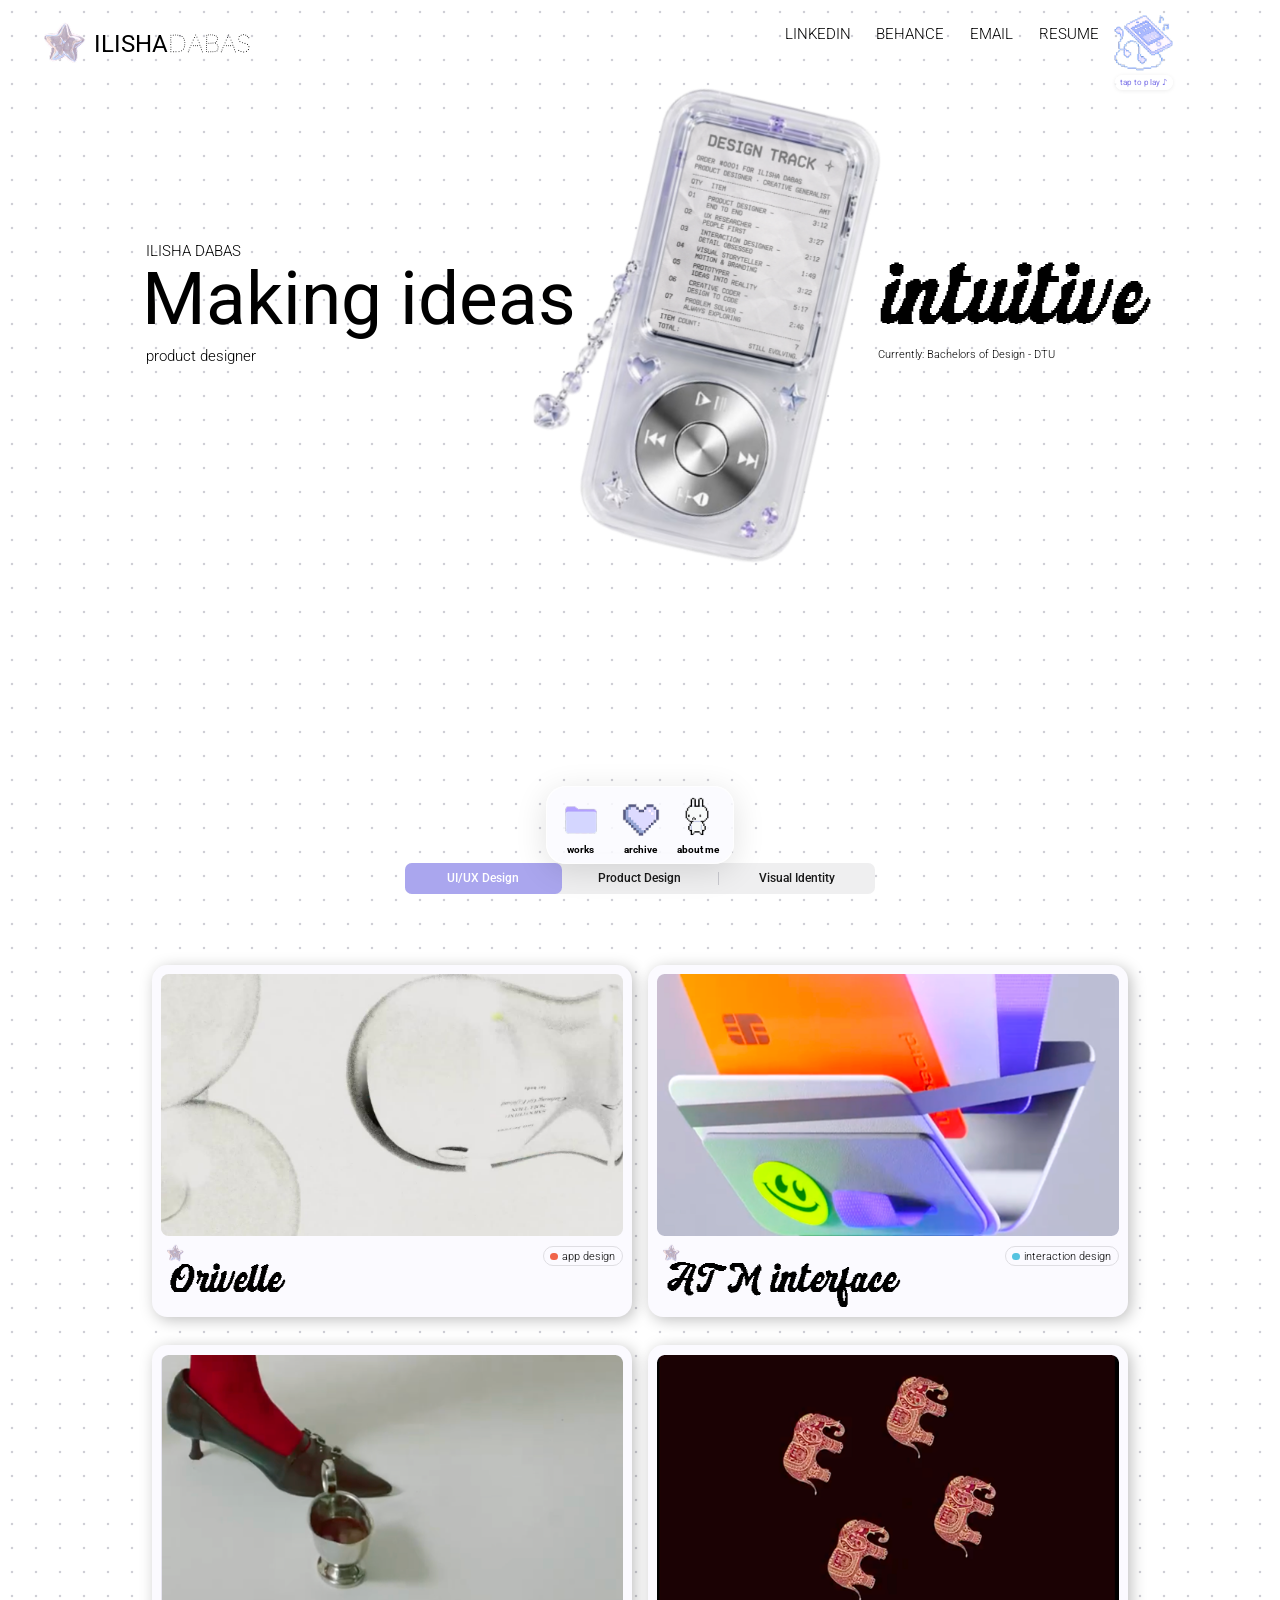
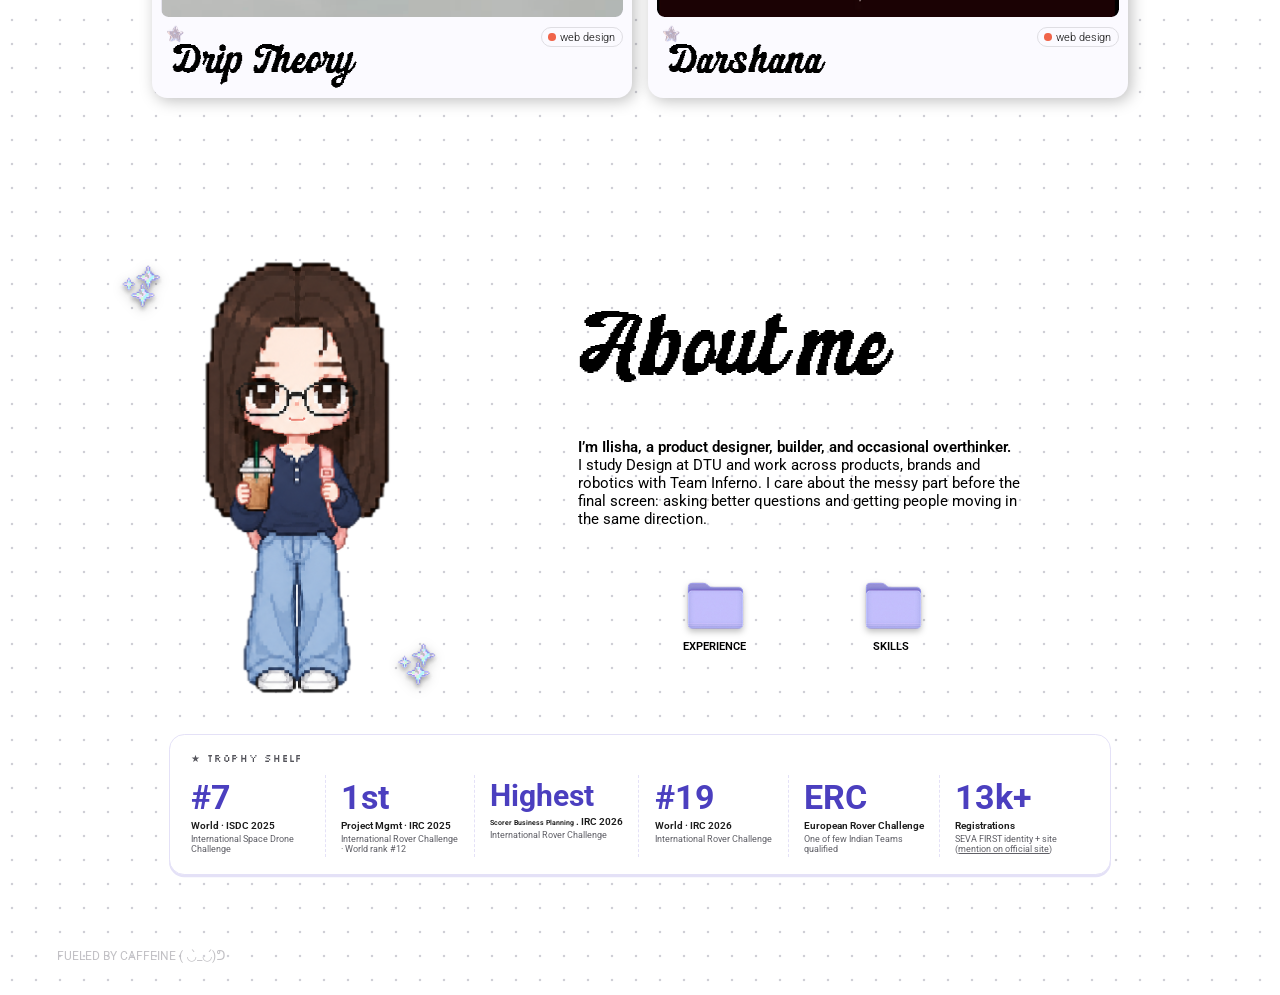
==== commit 0d3fda61: "Apply Figma updates: new landing receipt, works tabs, about me on homepage, new popups, rebuilt case" ====
--- a/profile.html
+++ b/profile.html
@@ -2,164 +2,11 @@
 <html lang="en">
 <head>
   <meta charset="utf-8">
-  <meta name="viewport" content="width=device-width, initial-scale=1">
-  <title>Profile — Ilisha Dabas</title>
-  <link rel="icon" href="assets/img/logo-star.png">
-  <link rel="preconnect" href="https://fonts.googleapis.com">
-  <link rel="preconnect" href="https://fonts.gstatic.com" crossorigin>
-  <link href="https://fonts.googleapis.com/css2?family=Codystar&family=DM+Sans:opsz,wght@9..40,400;9..40,500;9..40,600;9..40,700&family=Pixelify+Sans&family=Roboto:wght@300;400;500;600;700&display=swap" rel="stylesheet">
-  <link rel="stylesheet" href="css/style.css">
+  <title>About me — Ilisha Dabas</title>
+  <!-- "About me" now lives on the homepage, after Works -->
+  <meta http-equiv="refresh" content="0; url=index.html#about">
+  <link rel="canonical" href="index.html#about">
+  <script>location.replace("index.html#about");</script>
 </head>
-<body data-page="profile">
-
-  <!-- Figma frame "Profile" (1680 × 972) -->
-  <main class="frame profile">
-    <header data-site-header></header>
-
-    <img class="abs sparkle profile__sparkle-a" src="assets/img/sparkle.png" alt="">
-    <img class="abs profile__chibi" src="assets/img/chibi-profile.png" alt="Pixel-art Ilisha holding an iced coffee" width="262" height="587">
-    <img class="abs sparkle profile__sparkle-b" src="assets/img/sparkle.png" alt="">
-
-    <h1 class="abs profile__title">About me</h1>
-    <div class="abs profile__bio">
-      <p>I’m Ilisha, a product designer, builder, and occasional overthinker.</p>
-      <p>I study Design at DTU and work across products, interfaces, brands, and technology. Along the way, I’ve worked with startups, led design teams, worked with clients, and taken ideas from a rough sketch to something people can actually use.</p>
-      <p>I also spend a lot of time outside the usual design bubble, working with Team Inferno, exploring robotics and physical computing, experimenting with AI and 3D, and generally finding excuses to build things.</p>
-      <p>I care about making things clear, useful, and a little unexpected, but I’m just as interested in everything that happens before the final screen: asking better questions, figuring out the messy bits, and getting people moving in the same direction.</p>
-    </div>
-
-    <!-- each folder opens the popup with the matching id -->
-    <div class="profile__folders">
-      <button class="abs folder folder--experience" data-open="experience"><img src="assets/img/no-file.png" alt=""><span>EXPERIENCE</span></button>
-      <button class="abs folder folder--skills" data-open="skills"><img src="assets/img/no-file.png" alt=""><span>SKILLS</span></button>
-      <button class="abs folder folder--achievements" data-open="achievements"><img src="assets/img/no-file.png" alt=""><span>ACHIEVEMENTS</span></button>
-    </div>
-  </main>
-
-  <!-- ================= EXPERIENCE ================= -->
-  <dialog class="window" id="experience" aria-label="Experience">
-    <div class="window__bar">
-      <div class="window__dots"><button class="window__close" aria-label="Close"></button><span></span><span></span></div>
-      <div class="window__title">Experience</div>
-    </div>
-    <div class="window__body">
-      <img class="window__art" src="assets/img/pop-experience.png" alt="Pixel-art desk scene" width="424" height="424">
-      <div class="exp">
-        <h3>Founder &amp; Product Designer, NaviBites</h3>
-        <ul>
-          <li>Designed an AI-powered food discovery app end-to-end, translating user research and feedback into onboarding, personalised recommendations, and community-driven discovery experiences.</li>
-          <li>Built a scalable Figma design system with reusable components, interaction states, and design tokens to support consistent developer handoff.</li>
-        </ul>
-        <h3>Head Designer, Dolu</h3>
-        <ul>
-          <li>Led product design across 30+ screens spanning the app, website, and WhatsApp ordering flow for recurring milk subscriptions, delivery management, and wallet payments.</li>
-          <li>Researched users across 3 age groups to simplify ordering through conversational interactions, voice navigation, and reduced task complexity.</li>
-        </ul>
-        <h3>Design &amp; Research Lead (Team Manager), Team Inferno - DTU Mars Rover Team</h3>
-        <ul>
-          <li>Led design and research within a 40+ member multidisciplinary team spanning mechanical, electrical, software, and management; designed an operator-monitoring portal integrating 4 live camera feeds.</li>
-          <li>Earned 1st place in Project Implementation &amp; Management at IRC 2025 and the highest Business &amp; Partnership Plan score at IRC 2026; ranked 19th worldwide and qualified for ERC Remote 2025.</li>
-        </ul>
-        <h3>Visual Identity &amp; Website UI/UX Designer, SEVA FIRST (Delhi-NCR Ministry)</h3>
-        <ul>
-          <li>Designed the complete visual identity and competition website, including the logo, 20+ website pages, promotional flyer, and event backdrop for a competition attracting 9,000+ registrations.</li>
-          <li>Contributed to competition planning through budgeting, task structuring, and evaluation-criteria development.</li>
-        </ul>
-        <h3>Design Intern, Agnirva (ISRO Initiation)</h3>
-        <ul>
-          <li>Shaped Space Education for Bharat, a space-education product for Class 8–12 learners, across 6 deliverables: requirements, research, quality criteria, product spec, communications and localization.</li>
-          <li>Landed on source-backed learning modules, teacher quick-use guides, bilingual support and low-bandwidth formats for rural and regional-language schools.</li>
-        </ul>
-        <h3>Brand Identity &amp; Digital Design Intern, Technical Craftsmen (Saudi Arabia)</h3>
-        <ul>
-          <li>Developed 2 complete brand identities, including logos, typography, colour systems, and brand guidelines, applied across websites and digital assets.</li>
-          <li>Created cohesive visual systems for international clients across branding and digital touchpoints.</li>
-        </ul>
-        <h3>Lead Product Designer, Panha NGO | Freelance UX Designer</h3>
-        <ul>
-          <li>Led end-to-end digital product design from concept to developer handoff, translating user and business needs into intuitive product experiences.</li>
-          <li>Delivered UI/UX and branding projects for 10+ startup and international clients across websites, digital products, and visual identities.</li>
-        </ul>
-        <h3>Council Member, Institution’s Innovation Council (IIC), DTU</h3>
-        <ul>
-          <li>Collaborated with DTU’s R&amp;D Department and Incubation Cell on innovation, entrepreneurship, and startup ecosystem initiatives.</li>
-        </ul>
-      </div>
-    </div>
-  </dialog>
-
-  <!-- ================= SKILLS ================= -->
-  <dialog class="window" id="skills" aria-label="Skills">
-    <div class="window__bar">
-      <div class="window__dots"><button class="window__close" aria-label="Close"></button><span></span><span></span></div>
-      <div class="window__title">Skills</div>
-    </div>
-    <div class="window__body">
-      <img class="window__art" src="assets/img/pop-skills-crop.png" alt="Pixel-art designer at her desk" width="469" height="350">
-      <dl class="skills">
-        <dt>Product &amp; UX Design:</dt>
-        <dd>Product Design, UI/UX Design, User Research, Interaction Design, Information Architecture, Wireframing, Prototyping, Usability Testing, Design Systems</dd>
-        <dt>Visual &amp; Brand Design:</dt>
-        <dd>Visual Identity, Branding, Typography, Layout Design, Digital Design, Motion Graphics, Marketing Collateral</dd>
-        <dt>AI &amp; Product Development Tools:</dt>
-        <dd>ChatGPT, Claude, Google Gemini, Lovable, Google Stitch, Cursor, Figma AI; AI-Assisted Design, Rapid Prototyping, AI-Powered Workflows</dd>
-        <dt>Design &amp; Engineering Tools:</dt>
-        <dd>Figma, Framer, Adobe Illustrator, Photoshop, After Effects, Premiere Pro, DaVinci Resolve, Blender, Fusion 360, SolidWorks</dd>
-        <dt>Manufacturing &amp; Fabrication:</dt>
-        <dd>Welding, Spot Welding, Soldering, Grinding, Lathe Operations, Laser Cutting, CNC Machine Operation, 3D Printing, Mechanical Fabrication</dd>
-        <dt>Technical Skills:</dt>
-        <dd>HTML/CSS, CAD Modelling, 3D Modelling, Simulation, Developer Handoff</dd>
-        <dt>Leadership &amp; Strategy:</dt>
-        <dd>Design Leadership, Cross-functional Collaboration, Product Strategy, Project Management, Startup Operations</dd>
-      </dl>
-    </div>
-  </dialog>
-
-  <!-- ================= ACHIEVEMENTS ================= -->
-  <dialog class="window" id="achievements" aria-label="Achievements">
-    <div class="window__bar">
-      <div class="window__dots"><button class="window__close" aria-label="Close"></button><span></span><span></span></div>
-      <div class="window__title">Achievements</div>
-    </div>
-    <div class="window__body">
-      <img class="window__art" src="assets/img/pop-achievements-crop.png" alt="Pixel-art Ilisha with a trophy and medal" width="395" height="736" style="max-width:300px">
-      <div class="awards">
-        <article class="award">
-          <span class="award__num">01</span>
-          <h3>ISDC 2025</h3>
-          <p>World Rank 7 · Team Inferno, DTU</p>
-          <small>(International Space Drone Challenge)</small>
-        </article>
-        <article class="award">
-          <span class="award__num">02</span>
-          <h3>IRC 2025</h3>
-          <p>World Rank 12 · 1st Place, Project Implementation &amp; Management</p>
-          <small>(International Rover Challenge)</small>
-        </article>
-        <article class="award">
-          <span class="award__num">03</span>
-          <h3>IRC 2026</h3>
-          <p>World Rank 19 · Highest Score in Business &amp; Partnership Plan</p>
-          <small>(International Rover Challenge)</small>
-        </article>
-        <article class="award">
-          <span class="award__num">04</span>
-          <h3>ERC Remote 2025</h3>
-          <p>Among the few Indian teams to qualify</p>
-          <small>(European Rover Challenge)</small>
-        </article>
-        <article class="award award--wide">
-          <span class="award__num">05</span>
-          <h3>SEVA FIRST</h3>
-          <p>Designed the visual identity and competition website for an event with 9,000+ registrations, under Delhi NCR Ministry</p>
-          <small>(<a href="https://sewafirstryic.dtu.ac.in/" target="_blank" rel="noopener">Official Website with mention</a>)</small>
-        </article>
-      </div>
-    </div>
-  </dialog>
-
-  <nav data-dock></nav>
-  <script src="js/site.js"></script>
-  <script src="js/music.js"></script>
-</body>
+<body><a href="index.html#about">About me</a></body>
 </html>
